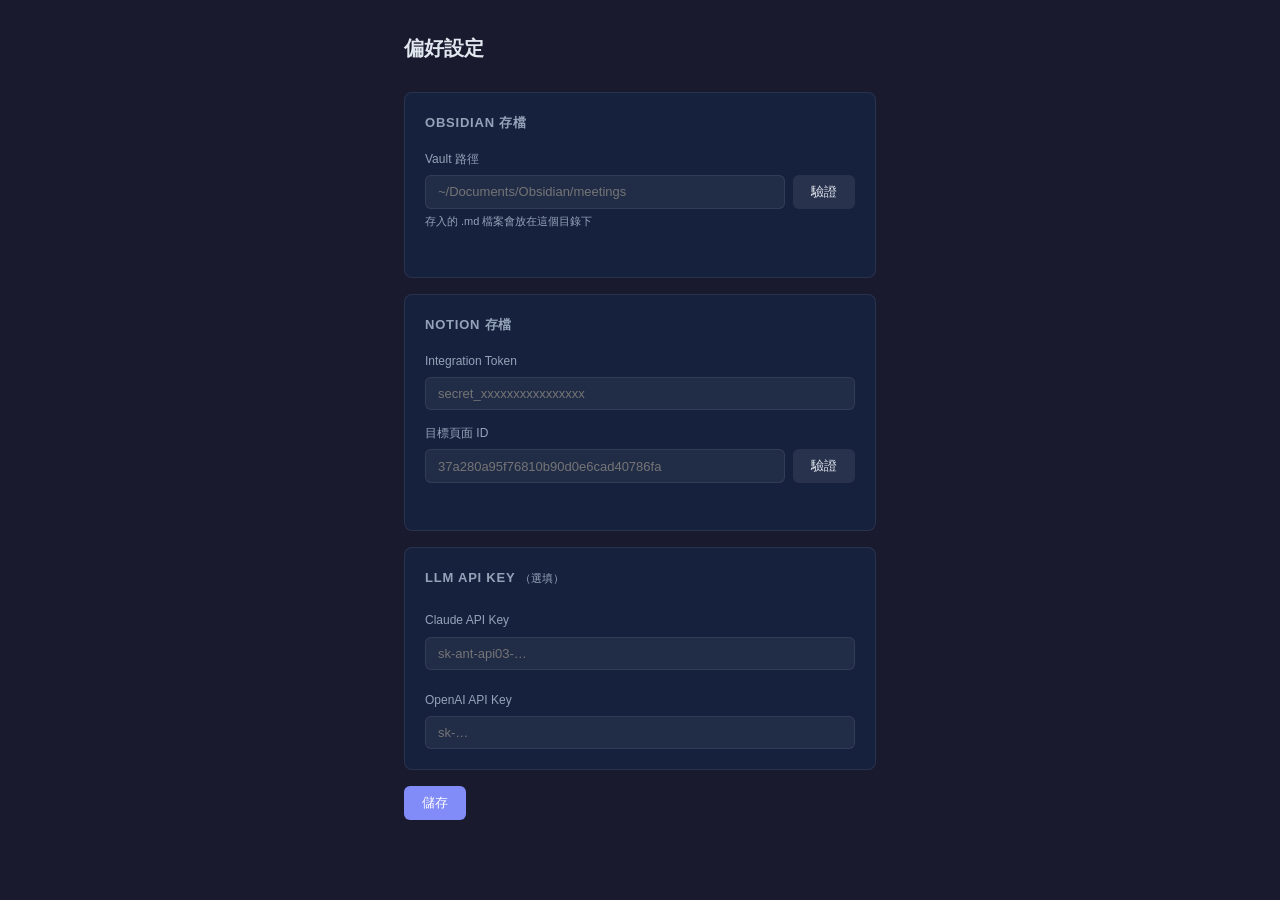
==== templates/preferences.html @ e75960cb "feat(v2.0): 首次引導、偏好設定視窗、匯出格式 [checkpoint] Phase: v2.0 三大功能完整實作 Working state: 90/90 tests 通過，Review " ====
<!DOCTYPE html>
<html lang="zh-Hant">
<head>
  <meta charset="UTF-8">
  <meta name="viewport" content="width=device-width, initial-scale=1.0">
  <title>Whisper STT — 偏好設定</title>
  <link rel="stylesheet" href="/static/preferences.css">
</head>
<body>
  <div class="prefs-container">
    <h1 class="prefs-title">偏好設定</h1>

    <!-- Obsidian -->
    <section class="prefs-section">
      <h2>Obsidian 存檔</h2>
      <div class="field">
        <label for="obsidian-path">Vault 路徑</label>
        <div class="input-row">
          <input type="text" id="obsidian-path" placeholder="~/Documents/Obsidian/meetings">
          <button class="btn validate" id="validate-obsidian-btn" onclick="validateObsidian()">驗證</button>
        </div>
        <span class="field-hint">存入的 .md 檔案會放在這個目錄下</span>
        <span class="validate-status" id="obsidian-status"></span>
      </div>
    </section>

    <!-- Notion -->
    <section class="prefs-section">
      <h2>Notion 存檔</h2>
      <div class="field">
        <label for="notion-token">Integration Token</label>
        <input type="password" id="notion-token" placeholder="secret_xxxxxxxxxxxxxxxx" autocomplete="new-password">
      </div>
      <div class="field">
        <label for="notion-page-id">目標頁面 ID</label>
        <div class="input-row">
          <input type="text" id="notion-page-id" placeholder="37a280a95f76810b90d0e6cad40786fa">
          <button class="btn validate" id="validate-notion-btn" onclick="validateNotion()">驗證</button>
        </div>
        <span class="validate-status" id="notion-status"></span>
      </div>
    </section>

    <!-- LLM -->
    <section class="prefs-section">
      <h2>LLM API Key <span class="optional">（選填）</span></h2>
      <div class="field">
        <label for="anthropic-key">Claude API Key <span class="key-status" id="anthropic-status"></span></label>
        <input type="password" id="anthropic-key" placeholder="sk-ant-api03-…" autocomplete="new-password">
      </div>
      <div class="field">
        <label for="openai-key">OpenAI API Key <span class="key-status" id="openai-status"></span></label>
        <input type="password" id="openai-key" placeholder="sk-…" autocomplete="new-password">
      </div>
    </section>

    <div class="prefs-actions">
      <button class="btn primary" onclick="saveAll()">儲存</button>
      <span class="save-status" id="save-status"></span>
    </div>
  </div>

  <script src="/static/preferences.js"></script>
</body>
</html>
---- static/preferences.css ----
:root {
  --bg: #1a1a2e;
  --surface: #16213e;
  --border: rgba(255,255,255,0.08);
  --text: #e2e8f0;
  --muted: #94a3b8;
  --accent: #818cf8;
  --green: #4ade80;
  --red: #f87171;
  --radius: 8px;
}

* { box-sizing: border-box; margin: 0; padding: 0; }

body {
  background: var(--bg);
  color: var(--text);
  font-family: -apple-system, BlinkMacSystemFont, "Segoe UI", sans-serif;
  font-size: 14px;
  line-height: 1.6;
}

.prefs-container {
  max-width: 520px;
  margin: 0 auto;
  padding: 32px 24px 48px;
}

.prefs-title {
  font-size: 20px;
  font-weight: 600;
  margin-bottom: 28px;
  color: var(--text);
}

.prefs-section {
  background: var(--surface);
  border: 1px solid var(--border);
  border-radius: var(--radius);
  padding: 20px;
  margin-bottom: 16px;
}

.prefs-section h2 {
  font-size: 13px;
  font-weight: 600;
  text-transform: uppercase;
  letter-spacing: 0.06em;
  color: var(--muted);
  margin-bottom: 16px;
}

.optional {
  font-size: 11px;
  font-weight: 400;
  text-transform: none;
  letter-spacing: 0;
  color: var(--muted);
}

.field {
  margin-bottom: 14px;
}

.field:last-child { margin-bottom: 0; }

label {
  display: block;
  font-size: 12px;
  color: var(--muted);
  margin-bottom: 6px;
}

input[type="text"],
input[type="password"] {
  width: 100%;
  background: rgba(255,255,255,0.05);
  border: 1px solid var(--border);
  border-radius: 6px;
  padding: 8px 12px;
  color: var(--text);
  font-size: 13px;
  outline: none;
  transition: border-color 0.15s;
}

input:focus { border-color: var(--accent); }

.input-row {
  display: flex;
  gap: 8px;
}

.input-row input { flex: 1; }

.field-hint {
  display: block;
  font-size: 11px;
  color: var(--muted);
  margin-top: 4px;
}

.validate-status,
.key-status {
  display: inline-block;
  font-size: 11px;
  margin-top: 4px;
  min-height: 16px;
}

.validate-status.ok,  .key-status.ok  { color: var(--green); }
.validate-status.err, .key-status.err { color: var(--red); }

.prefs-actions {
  display: flex;
  align-items: center;
  gap: 12px;
  margin-top: 8px;
}

.save-status {
  font-size: 13px;
  color: var(--muted);
}

.save-status.ok  { color: var(--green); }
.save-status.err { color: var(--red); }

.btn {
  padding: 8px 18px;
  border: none;
  border-radius: 6px;
  font-size: 13px;
  font-weight: 500;
  cursor: pointer;
  transition: opacity 0.15s;
}

.btn:hover { opacity: 0.85; }

.btn.primary {
  background: var(--accent);
  color: #fff;
}

.btn.validate {
  background: rgba(255,255,255,0.08);
  color: var(--text);
  white-space: nowrap;
}
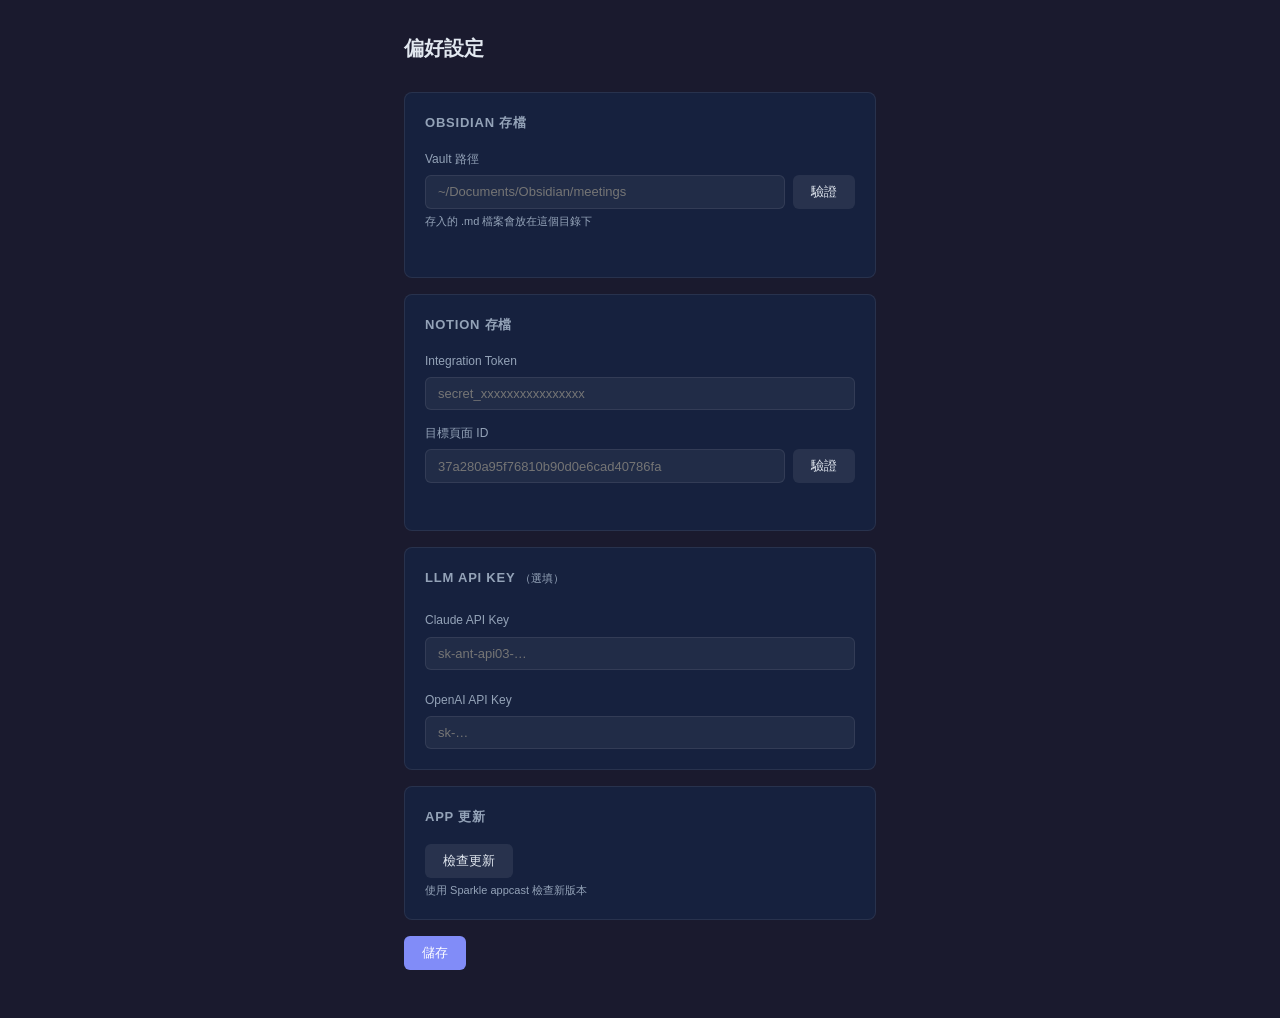
==== commit 9f497b04: "feat(v2.0): 整合 Sparkle 自動更新（完成 v2.0 scope）[checkpoint] Phase: v2.0 全功能完成 — 首次引導 + 偏好設定 + 匯出格式 + Spar" ====
--- a/templates/preferences.html
+++ b/templates/preferences.html
@@ -54,6 +54,18 @@
       </div>
     </section>
 
+    <!-- Updates -->
+    <section class="prefs-section">
+      <h2>App 更新</h2>
+      <div class="field">
+        <div class="input-row">
+          <button class="btn validate" id="check-updates-btn" onclick="checkForUpdates()">檢查更新</button>
+          <span class="validate-status" id="updates-status"></span>
+        </div>
+        <span class="field-hint">使用 Sparkle appcast 檢查新版本</span>
+      </div>
+    </section>
+
     <div class="prefs-actions">
       <button class="btn primary" onclick="saveAll()">儲存</button>
       <span class="save-status" id="save-status"></span>
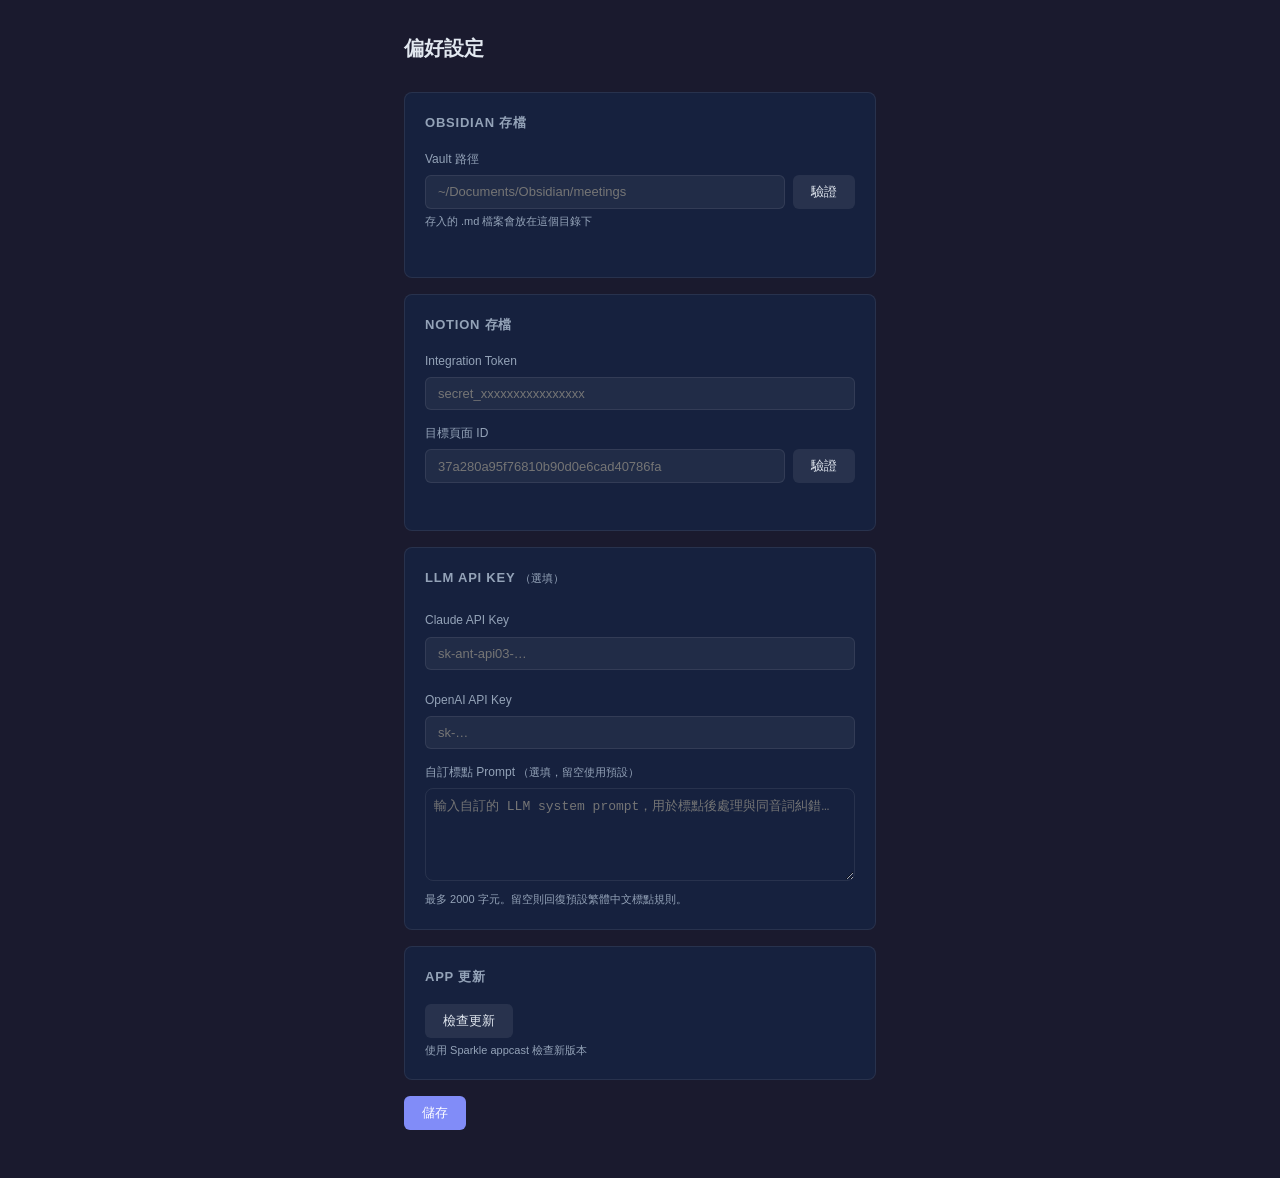
==== commit 7f1f16c8: "feat(v2.1): 批次轉錄、鍵盤快捷鍵、自訂 LLM 模板 [checkpoint] Phase: v2.1 三功能實作完成 Working state: 105/105 tests 通過，8/" ====
--- a/templates/preferences.html
+++ b/templates/preferences.html
@@ -52,6 +52,13 @@
         <label for="openai-key">OpenAI API Key <span class="key-status" id="openai-status"></span></label>
         <input type="password" id="openai-key" placeholder="sk-…" autocomplete="new-password">
       </div>
+      <div class="field">
+        <label for="llm-prompt">自訂標點 Prompt <span class="optional">（選填，留空使用預設）</span></label>
+        <textarea id="llm-prompt" rows="5" maxlength="2000"
+          placeholder="輸入自訂的 LLM system prompt，用於標點後處理與同音詞糾錯…"
+          style="width:100%;box-sizing:border-box;resize:vertical;font-size:13px;padding:8px;border-radius:8px;border:1px solid var(--border);background:var(--surface2);color:var(--text);"></textarea>
+        <span class="field-hint">最多 2000 字元。留空則回復預設繁體中文標點規則。</span>
+      </div>
     </section>
 
     <!-- Updates -->
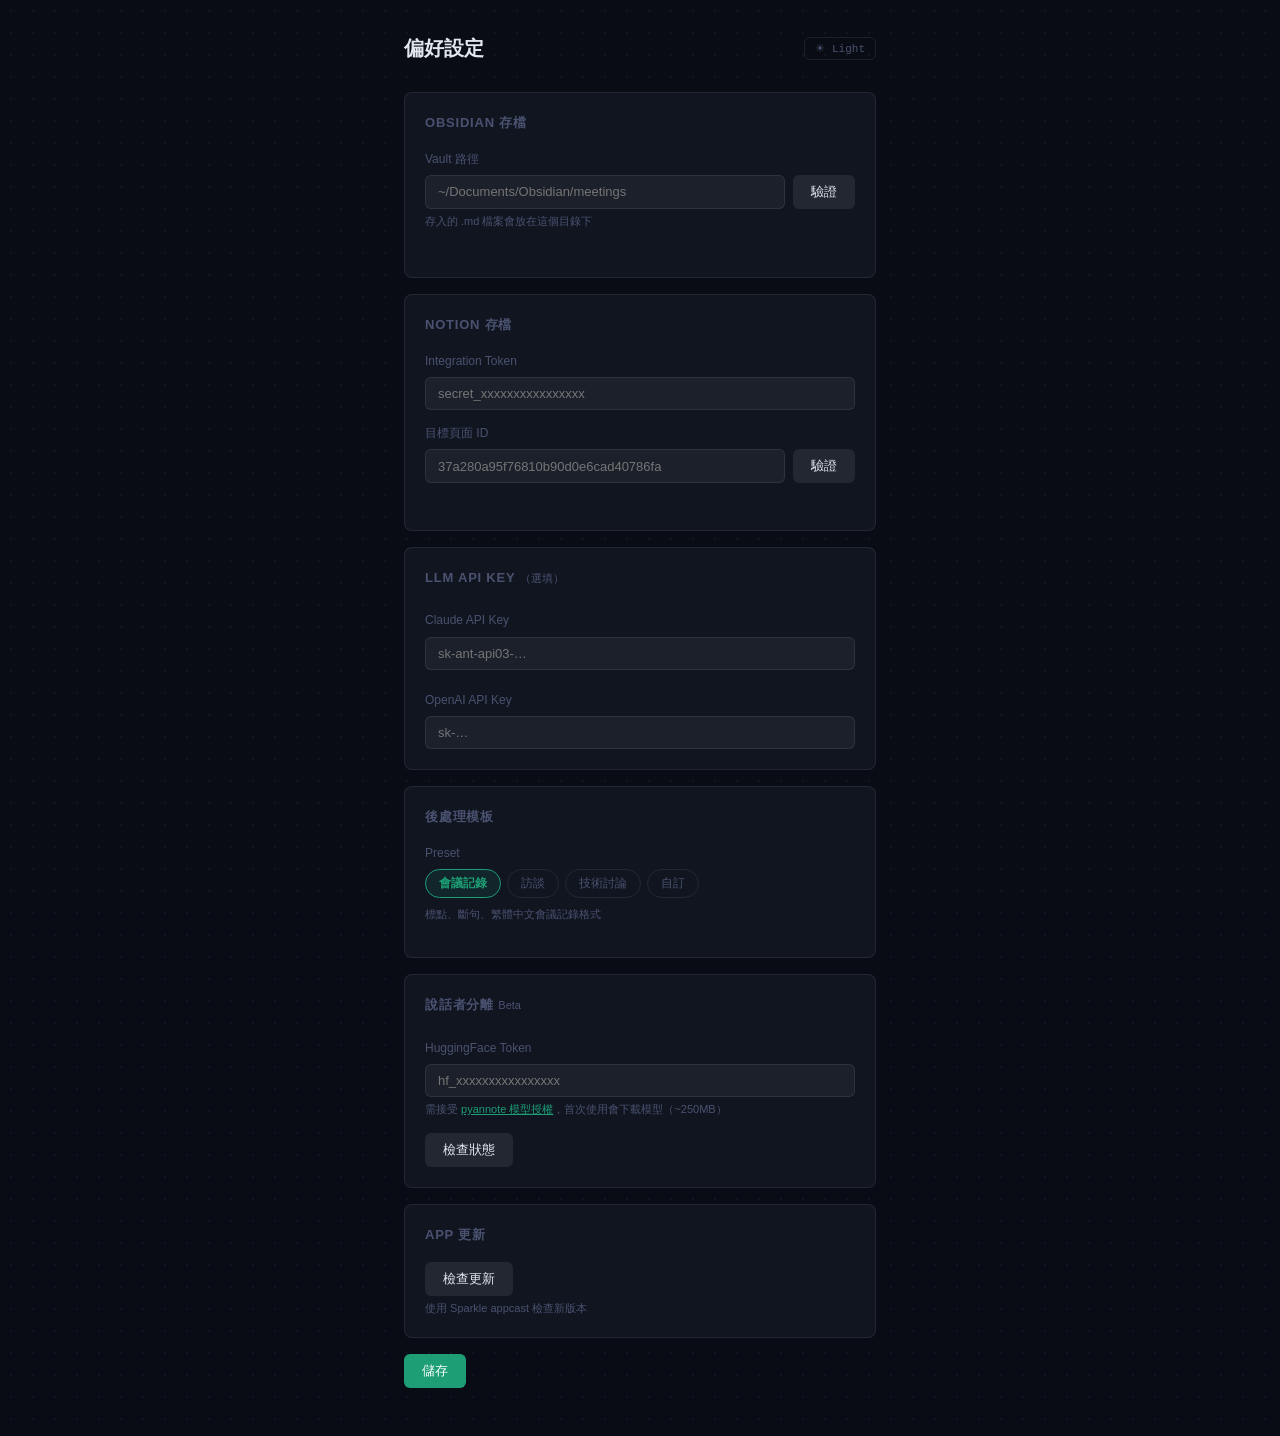
==== commit 2a3be329: "feat(v2.2): preferences 主題同步、Echo icns、LLM Preset、說話者分離 Beta [checkpoint] Phase: A1 preferences dark" ====
--- a/templates/preferences.html
+++ b/templates/preferences.html
@@ -3,12 +3,16 @@
 <head>
   <meta charset="UTF-8">
   <meta name="viewport" content="width=device-width, initial-scale=1.0">
-  <title>Whisper STT — 偏好設定</title>
+  <title>Echo — 偏好設定</title>
   <link rel="stylesheet" href="/static/preferences.css">
 </head>
-<body>
+<body data-theme="dark">
   <div class="prefs-container">
-    <h1 class="prefs-title">偏好設定</h1>
+    <div style="display:flex;align-items:center;justify-content:space-between;margin-bottom:28px;">
+      <h1 class="prefs-title" style="margin-bottom:0">偏好設定</h1>
+      <button onclick="toggleTheme()" id="pref-theme-btn"
+        style="padding:4px 10px;font-size:11px;font-family:var(--mono);background:transparent;border:1px solid var(--border);border-radius:6px;color:var(--muted);cursor:pointer;">☀ Light</button>
+    </div>
 
     <!-- Obsidian -->
     <section class="prefs-section">
@@ -52,12 +56,42 @@
         <label for="openai-key">OpenAI API Key <span class="key-status" id="openai-status"></span></label>
         <input type="password" id="openai-key" placeholder="sk-…" autocomplete="new-password">
       </div>
+    </section>
+
+    <!-- LLM 模板 Preset -->
+    <section class="prefs-section">
+      <h2>後處理模板</h2>
       <div class="field">
-        <label for="llm-prompt">自訂標點 Prompt <span class="optional">（選填，留空使用預設）</span></label>
+        <label>Preset</label>
+        <div class="preset-pills" id="preset-pills">
+          <button class="preset-pill active" data-preset="meeting" onclick="selectPreset(this)">會議記錄</button>
+          <button class="preset-pill" data-preset="interview" onclick="selectPreset(this)">訪談</button>
+          <button class="preset-pill" data-preset="tech" onclick="selectPreset(this)">技術討論</button>
+          <button class="preset-pill" data-preset="custom" onclick="selectPreset(this)">自訂</button>
+        </div>
+        <span class="field-hint" id="preset-desc">標點、斷句、繁體中文會議記錄格式</span>
+      </div>
+      <div class="field" id="custom-prompt-field" style="display:none">
+        <label for="llm-prompt">自訂 Prompt <span class="optional">（最多 2000 字元）</span></label>
         <textarea id="llm-prompt" rows="5" maxlength="2000"
           placeholder="輸入自訂的 LLM system prompt，用於標點後處理與同音詞糾錯…"
-          style="width:100%;box-sizing:border-box;resize:vertical;font-size:13px;padding:8px;border-radius:8px;border:1px solid var(--border);background:var(--surface2);color:var(--text);"></textarea>
-        <span class="field-hint">最多 2000 字元。留空則回復預設繁體中文標點規則。</span>
+          style="width:100%;box-sizing:border-box;resize:vertical;font-size:13px;padding:8px;border-radius:8px;border:1px solid var(--border);background:var(--surface2);color:var(--text);font-family:var(--mono)"></textarea>
+      </div>
+    </section>
+
+    <!-- 說話者分離 Beta -->
+    <section class="prefs-section">
+      <h2>說話者分離 <span class="optional">Beta</span></h2>
+      <div class="field">
+        <label for="hf-token">HuggingFace Token <span class="key-status" id="hf-status"></span></label>
+        <input type="password" id="hf-token" placeholder="hf_xxxxxxxxxxxxxxxx" autocomplete="new-password">
+        <span class="field-hint">需接受 <a href="https://hf.co/pyannote/speaker-diarization-3.1" style="color:var(--accent)">pyannote 模型授權</a>，首次使用會下載模型（~250MB）</span>
+      </div>
+      <div class="field">
+        <div class="input-row">
+          <button class="btn validate" id="check-diarize-btn" onclick="checkDiarize()">檢查狀態</button>
+          <span class="validate-status" id="diarize-status"></span>
+        </div>
       </div>
     </section>
 
--- a/static/preferences.css
+++ b/static/preferences.css
@@ -1,24 +1,50 @@
 :root {
-  --bg: #1a1a2e;
-  --surface: #16213e;
-  --border: rgba(255,255,255,0.08);
-  --text: #e2e8f0;
-  --muted: #94a3b8;
-  --accent: #818cf8;
-  --green: #4ade80;
-  --red: #f87171;
-  --radius: 8px;
+  --bg:       #090c14;
+  --surface:  #101520;
+  --surface2: #161d2e;
+  --border:   rgba(255,255,255,0.08);
+  --text:     #e2e8f0;
+  --muted:    #4a5270;
+  --accent:   #1D9E75;
+  --accent2:  #27c98e;
+  --green:    #27c98e;
+  --red:      #f87171;
+  --radius:   8px;
+  --grid-dot: rgba(99,120,200,0.09);
+  --mono:     'SF Mono', ui-monospace, 'Cascadia Code', monospace;
+}
+[data-theme="light"] {
+  --bg:       #f0f2f5;
+  --surface:  #ffffff;
+  --surface2: #f7f8fa;
+  --border:   rgba(0,0,0,0.10);
+  --text:     #0f1117;
+  --muted:    #6b7280;
+  --accent:   #1D9E75;
+  --accent2:  #0f6e56;
+  --green:    #1D9E75;
+  --red:      #e24b4a;
+  --grid-dot: rgba(0,0,0,0.07);
 }
 
 * { box-sizing: border-box; margin: 0; padding: 0; }
 
 body {
-  background: var(--bg);
+  background-color: var(--bg);
+  background-image: radial-gradient(circle, var(--grid-dot) 1px, transparent 1px);
+  background-size: 22px 22px;
   color: var(--text);
   font-family: -apple-system, BlinkMacSystemFont, "Segoe UI", sans-serif;
   font-size: 14px;
   line-height: 1.6;
+  transition: background-color .3s, color .3s;
 }
+body::before {
+  content: ''; position: fixed; inset: 0; pointer-events: none; z-index: 0;
+  background: repeating-linear-gradient(0deg, transparent, transparent 3px,
+    rgba(39,201,142,0.013) 3px, rgba(39,201,142,0.013) 4px);
+}
+body[data-theme="light"]::before { display: none; }
 
 .prefs-container {
   max-width: 520px;
@@ -148,3 +174,17 @@
   color: var(--text);
   white-space: nowrap;
 }
+
+.preset-pills {
+  display: flex; gap: 6px; flex-wrap: wrap; margin-bottom: 8px;
+}
+.preset-pill {
+  padding: 5px 13px; border-radius: 20px; font-size: 12px; font-family: var(--mono);
+  border: 1px solid var(--border); background: transparent; color: var(--muted);
+  cursor: pointer; transition: all .15s;
+}
+.preset-pill:hover { border-color: var(--accent); color: var(--accent); }
+.preset-pill.active {
+  background: rgba(29,158,117,0.12); border-color: var(--accent);
+  color: var(--accent); font-weight: 600;
+}
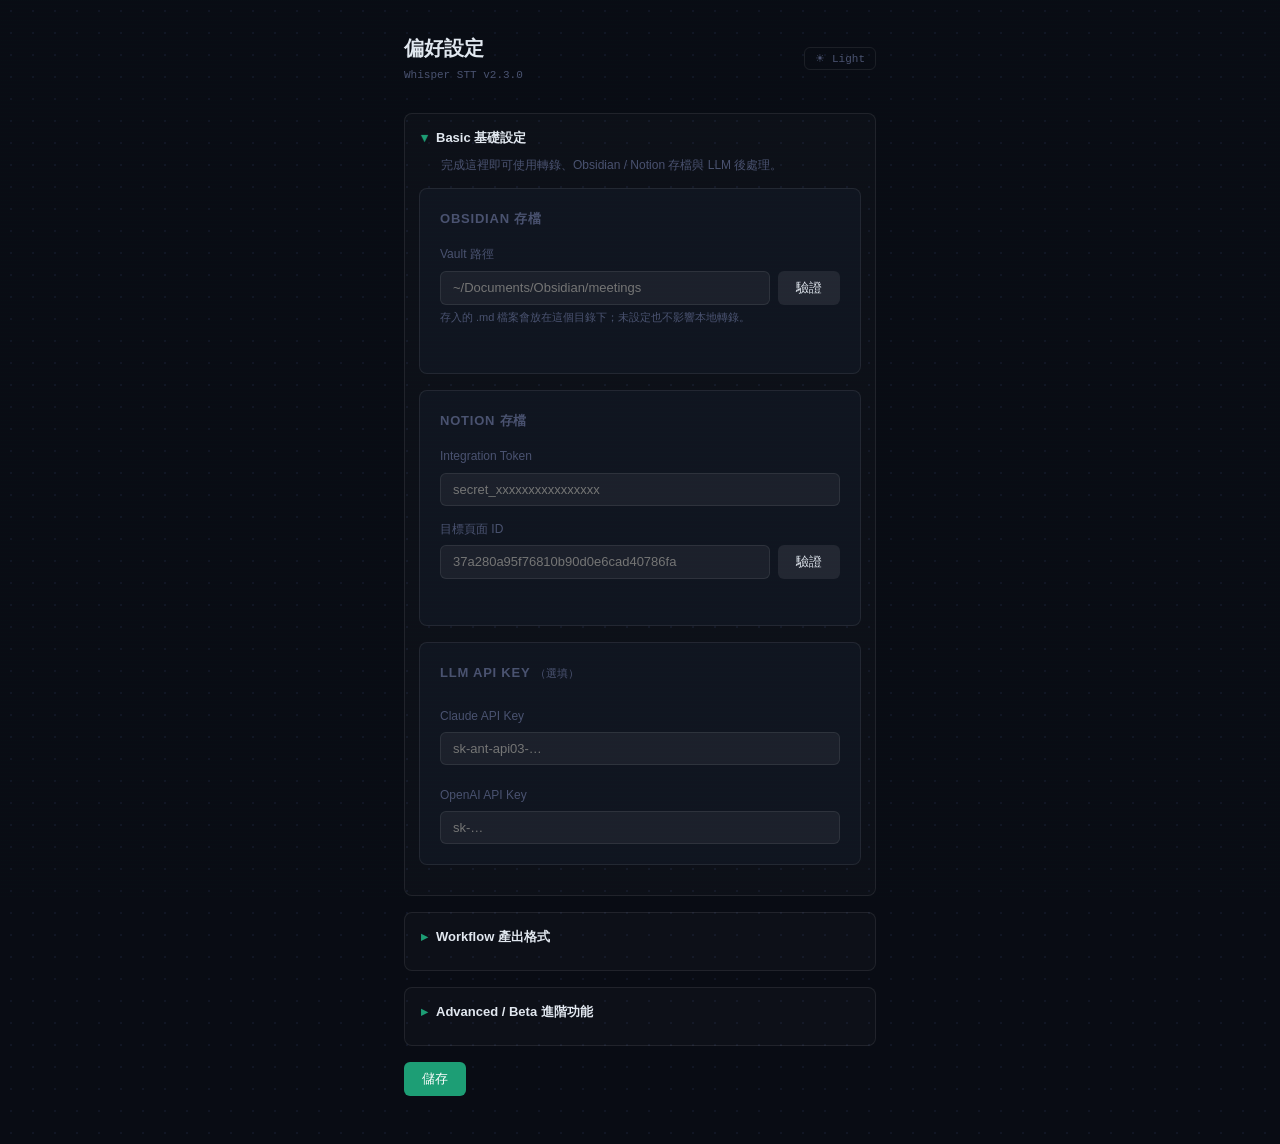
==== commit f9174c06: "feat(prefs): 驗收並 ship Preferences 分層重構，同步版本號至 2.3.0 驗收一批既有但未 commit 的工作（非本 session 產生）：Preferences 頁" ====
--- a/templates/preferences.html
+++ b/templates/preferences.html
@@ -3,109 +3,127 @@
 <head>
   <meta charset="UTF-8">
   <meta name="viewport" content="width=device-width, initial-scale=1.0">
-  <title>Echo — 偏好設定</title>
+  <title>Whisper STT — 偏好設定</title>
   <link rel="stylesheet" href="/static/preferences.css">
 </head>
 <body data-theme="dark">
   <div class="prefs-container">
     <div style="display:flex;align-items:center;justify-content:space-between;margin-bottom:28px;">
-      <h1 class="prefs-title" style="margin-bottom:0">偏好設定</h1>
+      <div>
+        <h1 class="prefs-title" style="margin-bottom:0">偏好設定</h1>
+        <div class="prefs-subtitle">Whisper STT v2.3.0</div>
+      </div>
       <button onclick="toggleTheme()" id="pref-theme-btn"
         style="padding:4px 10px;font-size:11px;font-family:var(--mono);background:transparent;border:1px solid var(--border);border-radius:6px;color:var(--muted);cursor:pointer;">☀ Light</button>
     </div>
 
-    <!-- Obsidian -->
-    <section class="prefs-section">
-      <h2>Obsidian 存檔</h2>
-      <div class="field">
-        <label for="obsidian-path">Vault 路徑</label>
-        <div class="input-row">
-          <input type="text" id="obsidian-path" placeholder="~/Documents/Obsidian/meetings">
-          <button class="btn validate" id="validate-obsidian-btn" onclick="validateObsidian()">驗證</button>
+    <details class="prefs-group" open>
+      <summary>Basic 基礎設定</summary>
+      <p class="group-hint">完成這裡即可使用轉錄、Obsidian / Notion 存檔與 LLM 後處理。</p>
+
+      <!-- Obsidian -->
+      <section class="prefs-section">
+        <h2>Obsidian 存檔</h2>
+        <div class="field">
+          <label for="obsidian-path">Vault 路徑</label>
+          <div class="input-row">
+            <input type="text" id="obsidian-path" placeholder="~/Documents/Obsidian/meetings">
+            <button class="btn validate" id="validate-obsidian-btn" onclick="validateObsidian()">驗證</button>
+          </div>
+          <span class="field-hint">存入的 .md 檔案會放在這個目錄下；未設定也不影響本地轉錄。</span>
+          <span class="validate-status" id="obsidian-status"></span>
         </div>
-        <span class="field-hint">存入的 .md 檔案會放在這個目錄下</span>
-        <span class="validate-status" id="obsidian-status"></span>
-      </div>
-    </section>
+      </section>
 
-    <!-- Notion -->
-    <section class="prefs-section">
-      <h2>Notion 存檔</h2>
-      <div class="field">
-        <label for="notion-token">Integration Token</label>
-        <input type="password" id="notion-token" placeholder="secret_xxxxxxxxxxxxxxxx" autocomplete="new-password">
-      </div>
-      <div class="field">
-        <label for="notion-page-id">目標頁面 ID</label>
-        <div class="input-row">
-          <input type="text" id="notion-page-id" placeholder="37a280a95f76810b90d0e6cad40786fa">
-          <button class="btn validate" id="validate-notion-btn" onclick="validateNotion()">驗證</button>
+      <!-- Notion -->
+      <section class="prefs-section">
+        <h2>Notion 存檔</h2>
+        <div class="field">
+          <label for="notion-token">Integration Token</label>
+          <input type="password" id="notion-token" placeholder="secret_xxxxxxxxxxxxxxxx" autocomplete="new-password">
         </div>
-        <span class="validate-status" id="notion-status"></span>
-      </div>
-    </section>
+        <div class="field">
+          <label for="notion-page-id">目標頁面 ID</label>
+          <div class="input-row">
+            <input type="text" id="notion-page-id" placeholder="37a280a95f76810b90d0e6cad40786fa">
+            <button class="btn validate" id="validate-notion-btn" onclick="validateNotion()">驗證</button>
+          </div>
+          <span class="validate-status" id="notion-status"></span>
+        </div>
+      </section>
 
-    <!-- LLM -->
-    <section class="prefs-section">
-      <h2>LLM API Key <span class="optional">（選填）</span></h2>
-      <div class="field">
-        <label for="anthropic-key">Claude API Key <span class="key-status" id="anthropic-status"></span></label>
-        <input type="password" id="anthropic-key" placeholder="sk-ant-api03-…" autocomplete="new-password">
-      </div>
-      <div class="field">
-        <label for="openai-key">OpenAI API Key <span class="key-status" id="openai-status"></span></label>
-        <input type="password" id="openai-key" placeholder="sk-…" autocomplete="new-password">
-      </div>
-    </section>
+      <!-- LLM -->
+      <section class="prefs-section">
+        <h2>LLM API Key <span class="optional">（選填）</span></h2>
+        <div class="field">
+          <label for="anthropic-key">Claude API Key <span class="key-status" id="anthropic-status"></span></label>
+          <input type="password" id="anthropic-key" placeholder="sk-ant-api03-…" autocomplete="new-password">
+        </div>
+        <div class="field">
+          <label for="openai-key">OpenAI API Key <span class="key-status" id="openai-status"></span></label>
+          <input type="password" id="openai-key" placeholder="sk-…" autocomplete="new-password">
+        </div>
+      </section>
+    </details>
 
-    <!-- LLM 模板 Preset -->
-    <section class="prefs-section">
-      <h2>後處理模板</h2>
-      <div class="field">
-        <label>Preset</label>
-        <div class="preset-pills" id="preset-pills">
-          <button class="preset-pill active" data-preset="meeting" onclick="selectPreset(this)">會議記錄</button>
-          <button class="preset-pill" data-preset="interview" onclick="selectPreset(this)">訪談</button>
-          <button class="preset-pill" data-preset="tech" onclick="selectPreset(this)">技術討論</button>
-          <button class="preset-pill" data-preset="custom" onclick="selectPreset(this)">自訂</button>
+    <details class="prefs-group">
+      <summary>Workflow 產出格式</summary>
+      <p class="group-hint">調整轉錄完成後的 LLM 後處理格式。</p>
+
+      <!-- LLM 模板 Preset -->
+      <section class="prefs-section">
+        <h2>後處理模板</h2>
+        <div class="field">
+          <label>Preset</label>
+          <div class="preset-pills" id="preset-pills">
+            <button class="preset-pill active" data-preset="meeting" onclick="selectPreset(this)">會議記錄</button>
+            <button class="preset-pill" data-preset="interview" onclick="selectPreset(this)">訪談</button>
+            <button class="preset-pill" data-preset="tech" onclick="selectPreset(this)">技術討論</button>
+            <button class="preset-pill" data-preset="custom" onclick="selectPreset(this)">自訂</button>
+          </div>
+          <span class="field-hint" id="preset-desc">標點、斷句、繁體中文會議記錄格式</span>
         </div>
-        <span class="field-hint" id="preset-desc">標點、斷句、繁體中文會議記錄格式</span>
-      </div>
-      <div class="field" id="custom-prompt-field" style="display:none">
-        <label for="llm-prompt">自訂 Prompt <span class="optional">（最多 2000 字元）</span></label>
-        <textarea id="llm-prompt" rows="5" maxlength="2000"
-          placeholder="輸入自訂的 LLM system prompt，用於標點後處理與同音詞糾錯…"
-          style="width:100%;box-sizing:border-box;resize:vertical;font-size:13px;padding:8px;border-radius:8px;border:1px solid var(--border);background:var(--surface2);color:var(--text);font-family:var(--mono)"></textarea>
-      </div>
-    </section>
+        <div class="field" id="custom-prompt-field" style="display:none">
+          <label for="llm-prompt">自訂 Prompt <span class="optional">（最多 2000 字元）</span></label>
+          <textarea id="llm-prompt" rows="5" maxlength="2000"
+            placeholder="輸入自訂的 LLM system prompt，用於標點後處理與同音詞糾錯…"
+            style="width:100%;box-sizing:border-box;resize:vertical;font-size:13px;padding:8px;border-radius:8px;border:1px solid var(--border);background:var(--surface2);color:var(--text);font-family:var(--mono)"></textarea>
+        </div>
+      </section>
+    </details>
 
-    <!-- 說話者分離 Beta -->
-    <section class="prefs-section">
-      <h2>說話者分離 <span class="optional">Beta</span></h2>
-      <div class="field">
-        <label for="hf-token">HuggingFace Token <span class="key-status" id="hf-status"></span></label>
-        <input type="password" id="hf-token" placeholder="hf_xxxxxxxxxxxxxxxx" autocomplete="new-password">
-        <span class="field-hint">需接受 <a href="https://hf.co/pyannote/speaker-diarization-3.1" style="color:var(--accent)">pyannote 模型授權</a>，首次使用會下載模型（~250MB）</span>
-      </div>
-      <div class="field">
-        <div class="input-row">
-          <button class="btn validate" id="check-diarize-btn" onclick="checkDiarize()">檢查狀態</button>
-          <span class="validate-status" id="diarize-status"></span>
+    <details class="prefs-group">
+      <summary>Advanced / Beta 進階功能</summary>
+      <p class="group-hint">實驗性功能與更新檢查；一般轉錄不需要調整。</p>
+
+      <!-- 說話者分離 Beta -->
+      <section class="prefs-section">
+        <h2>說話者分離 <span class="optional">Beta</span></h2>
+        <div class="field">
+          <label for="hf-token">HuggingFace Token <span class="key-status" id="hf-status"></span></label>
+          <input type="password" id="hf-token" placeholder="hf_xxxxxxxxxxxxxxxx" autocomplete="new-password">
+          <span class="field-hint">需接受 <a href="https://hf.co/pyannote/speaker-diarization-3.1" style="color:var(--accent)">pyannote 模型授權</a>，首次使用會下載模型（~250MB）</span>
         </div>
-      </div>
-    </section>
+        <div class="field">
+          <div class="input-row">
+            <button class="btn validate" id="check-diarize-btn" onclick="checkDiarize()">檢查狀態</button>
+            <span class="validate-status" id="diarize-status"></span>
+          </div>
+        </div>
+      </section>
 
-    <!-- Updates -->
-    <section class="prefs-section">
-      <h2>App 更新</h2>
-      <div class="field">
-        <div class="input-row">
-          <button class="btn validate" id="check-updates-btn" onclick="checkForUpdates()">檢查更新</button>
-          <span class="validate-status" id="updates-status"></span>
+      <!-- Updates -->
+      <section class="prefs-section">
+        <h2>App 更新</h2>
+        <div class="field">
+          <div class="input-row">
+            <button class="btn validate" id="check-updates-btn" onclick="checkForUpdates()">檢查更新</button>
+            <span class="validate-status" id="updates-status"></span>
+          </div>
+          <span class="field-hint">使用 Sparkle appcast 檢查新版本</span>
         </div>
-        <span class="field-hint">使用 Sparkle appcast 檢查新版本</span>
-      </div>
-    </section>
+      </section>
+    </details>
 
     <div class="prefs-actions">
       <button class="btn primary" onclick="saveAll()">儲存</button>
--- a/static/preferences.css
+++ b/static/preferences.css
@@ -58,6 +58,47 @@
   margin-bottom: 28px;
   color: var(--text);
 }
+.prefs-subtitle {
+  margin-top: 3px;
+  color: var(--muted);
+  font-family: var(--mono);
+  font-size: 11px;
+}
+
+.prefs-group {
+  border: 1px solid var(--border);
+  border-radius: var(--radius);
+  background: rgba(255,255,255,0.02);
+  margin-bottom: 16px;
+  padding: 0 14px 14px;
+}
+
+.prefs-group summary {
+  cursor: pointer;
+  list-style: none;
+  padding: 14px 2px 8px;
+  font-size: 13px;
+  font-weight: 700;
+  color: var(--text);
+}
+
+.prefs-group summary::-webkit-details-marker { display: none; }
+
+.prefs-group summary::before {
+  content: "▸";
+  display: inline-block;
+  margin-right: 8px;
+  color: var(--accent);
+  transition: transform .15s;
+}
+
+.prefs-group[open] summary::before { transform: rotate(90deg); }
+
+.group-hint {
+  color: var(--muted);
+  font-size: 12px;
+  margin: 0 0 12px 22px;
+}
 
 .prefs-section {
   background: var(--surface);
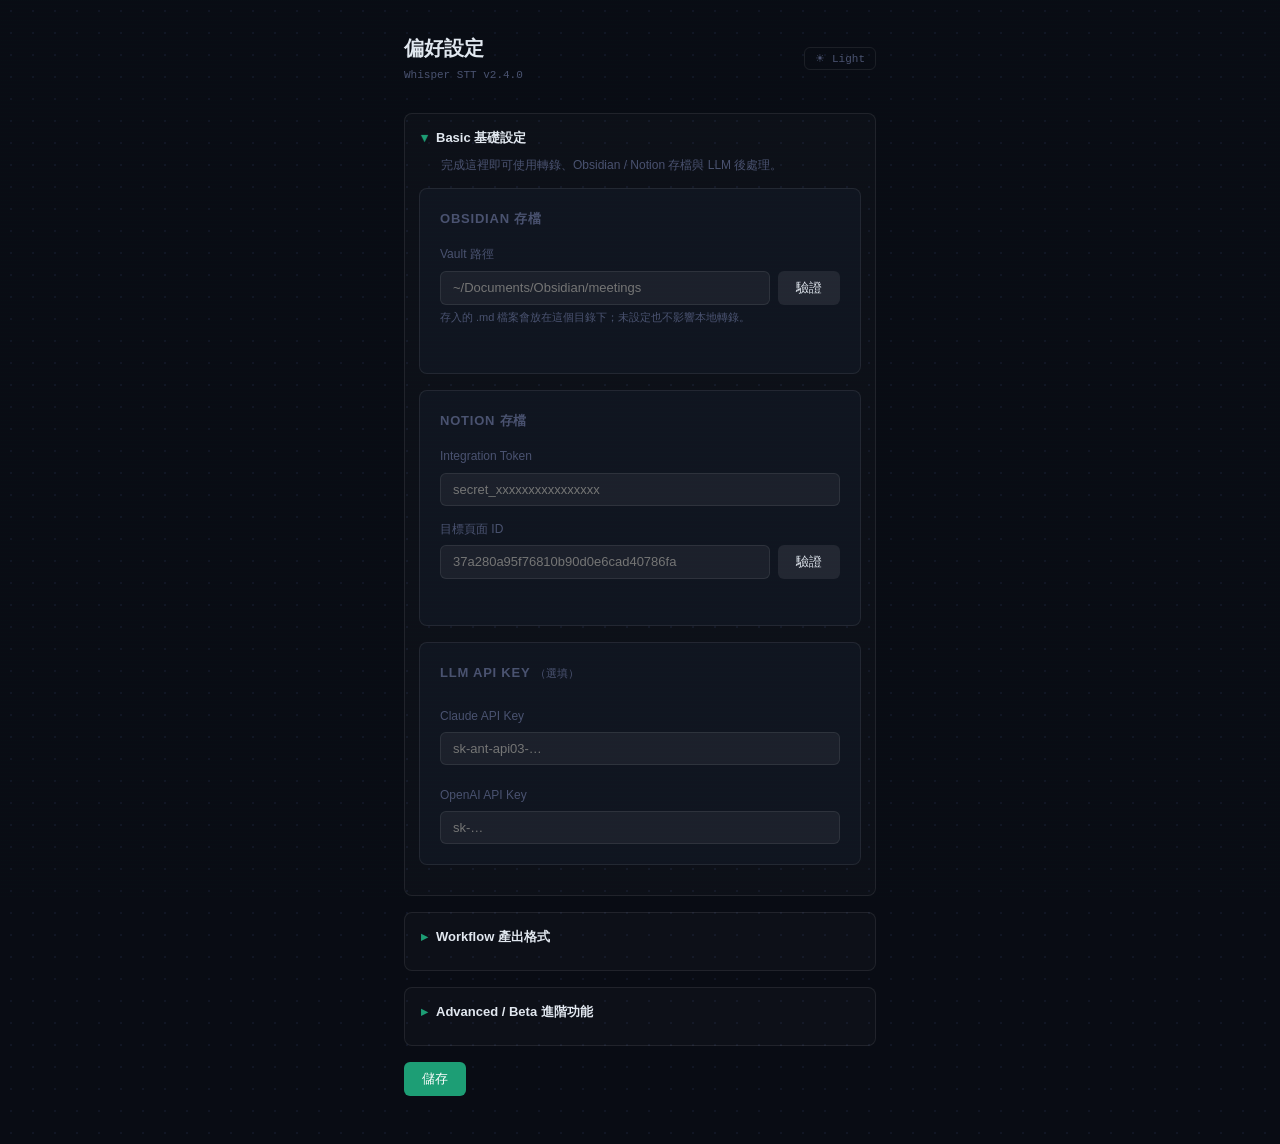
==== commit d8b3e46a: "feat: release Whisper STT v2.4.0" ====
--- a/templates/preferences.html
+++ b/templates/preferences.html
@@ -11,7 +11,7 @@
     <div style="display:flex;align-items:center;justify-content:space-between;margin-bottom:28px;">
       <div>
         <h1 class="prefs-title" style="margin-bottom:0">偏好設定</h1>
-        <div class="prefs-subtitle">Whisper STT v2.3.0</div>
+        <div class="prefs-subtitle">Whisper STT v2.4.0</div>
       </div>
       <button onclick="toggleTheme()" id="pref-theme-btn"
         style="padding:4px 10px;font-size:11px;font-family:var(--mono);background:transparent;border:1px solid var(--border);border-radius:6px;color:var(--muted);cursor:pointer;">☀ Light</button>
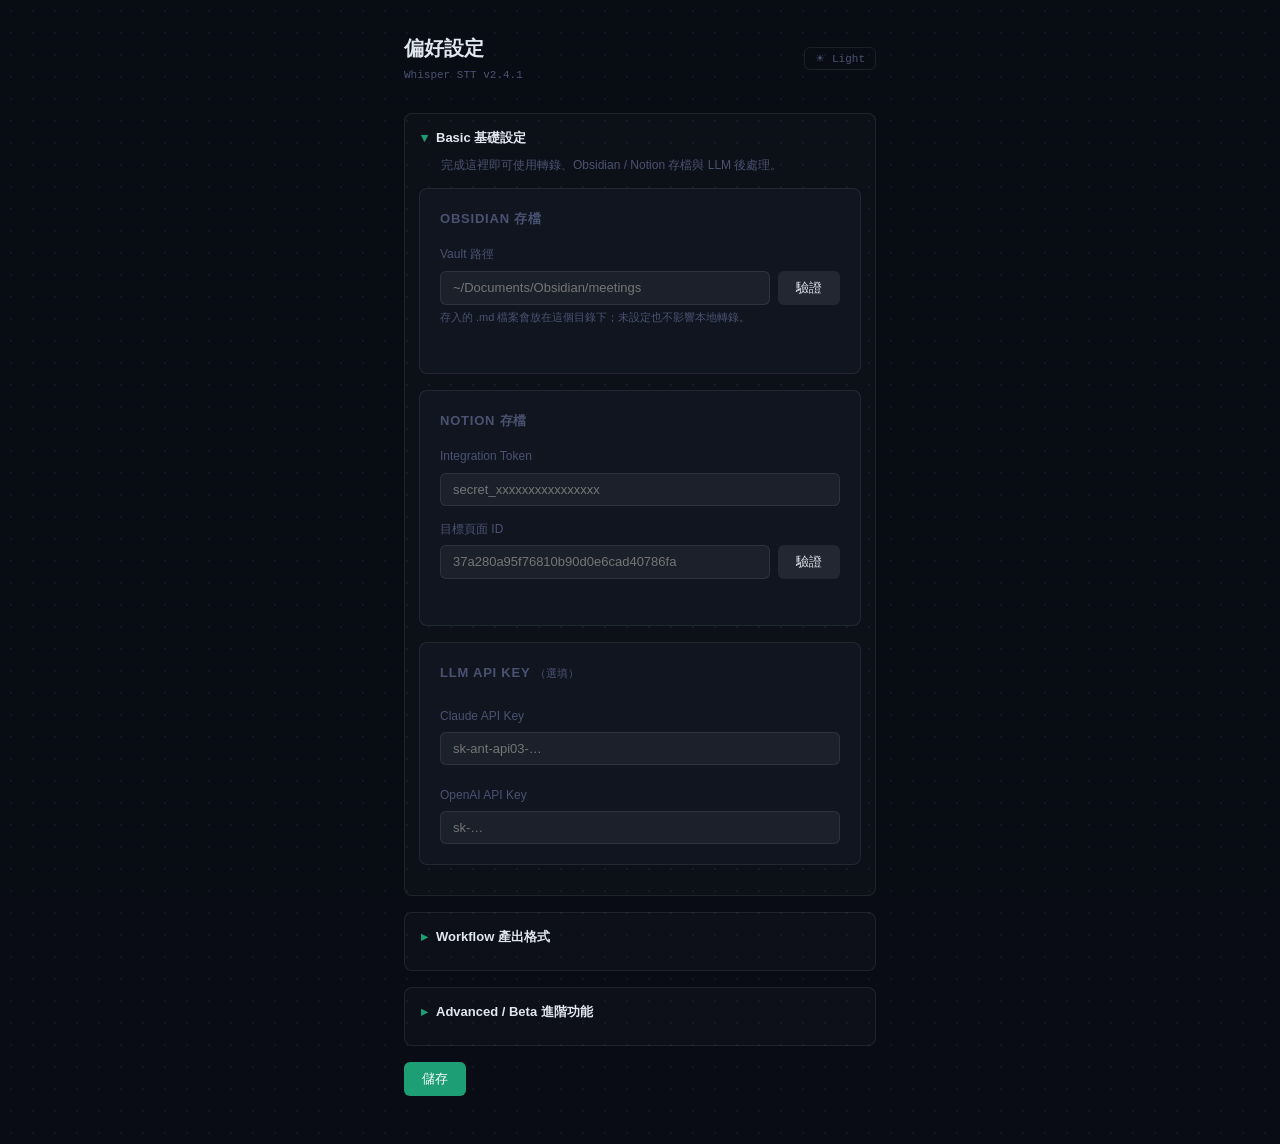
==== commit 44cbda7a: "fix: preserve Obsidian transcript timecodes" ====
--- a/templates/preferences.html
+++ b/templates/preferences.html
@@ -11,7 +11,7 @@
     <div style="display:flex;align-items:center;justify-content:space-between;margin-bottom:28px;">
       <div>
         <h1 class="prefs-title" style="margin-bottom:0">偏好設定</h1>
-        <div class="prefs-subtitle">Whisper STT v2.4.0</div>
+        <div class="prefs-subtitle">Whisper STT v2.4.1</div>
       </div>
       <button onclick="toggleTheme()" id="pref-theme-btn"
         style="padding:4px 10px;font-size:11px;font-family:var(--mono);background:transparent;border:1px solid var(--border);border-radius:6px;color:var(--muted);cursor:pointer;">☀ Light</button>
